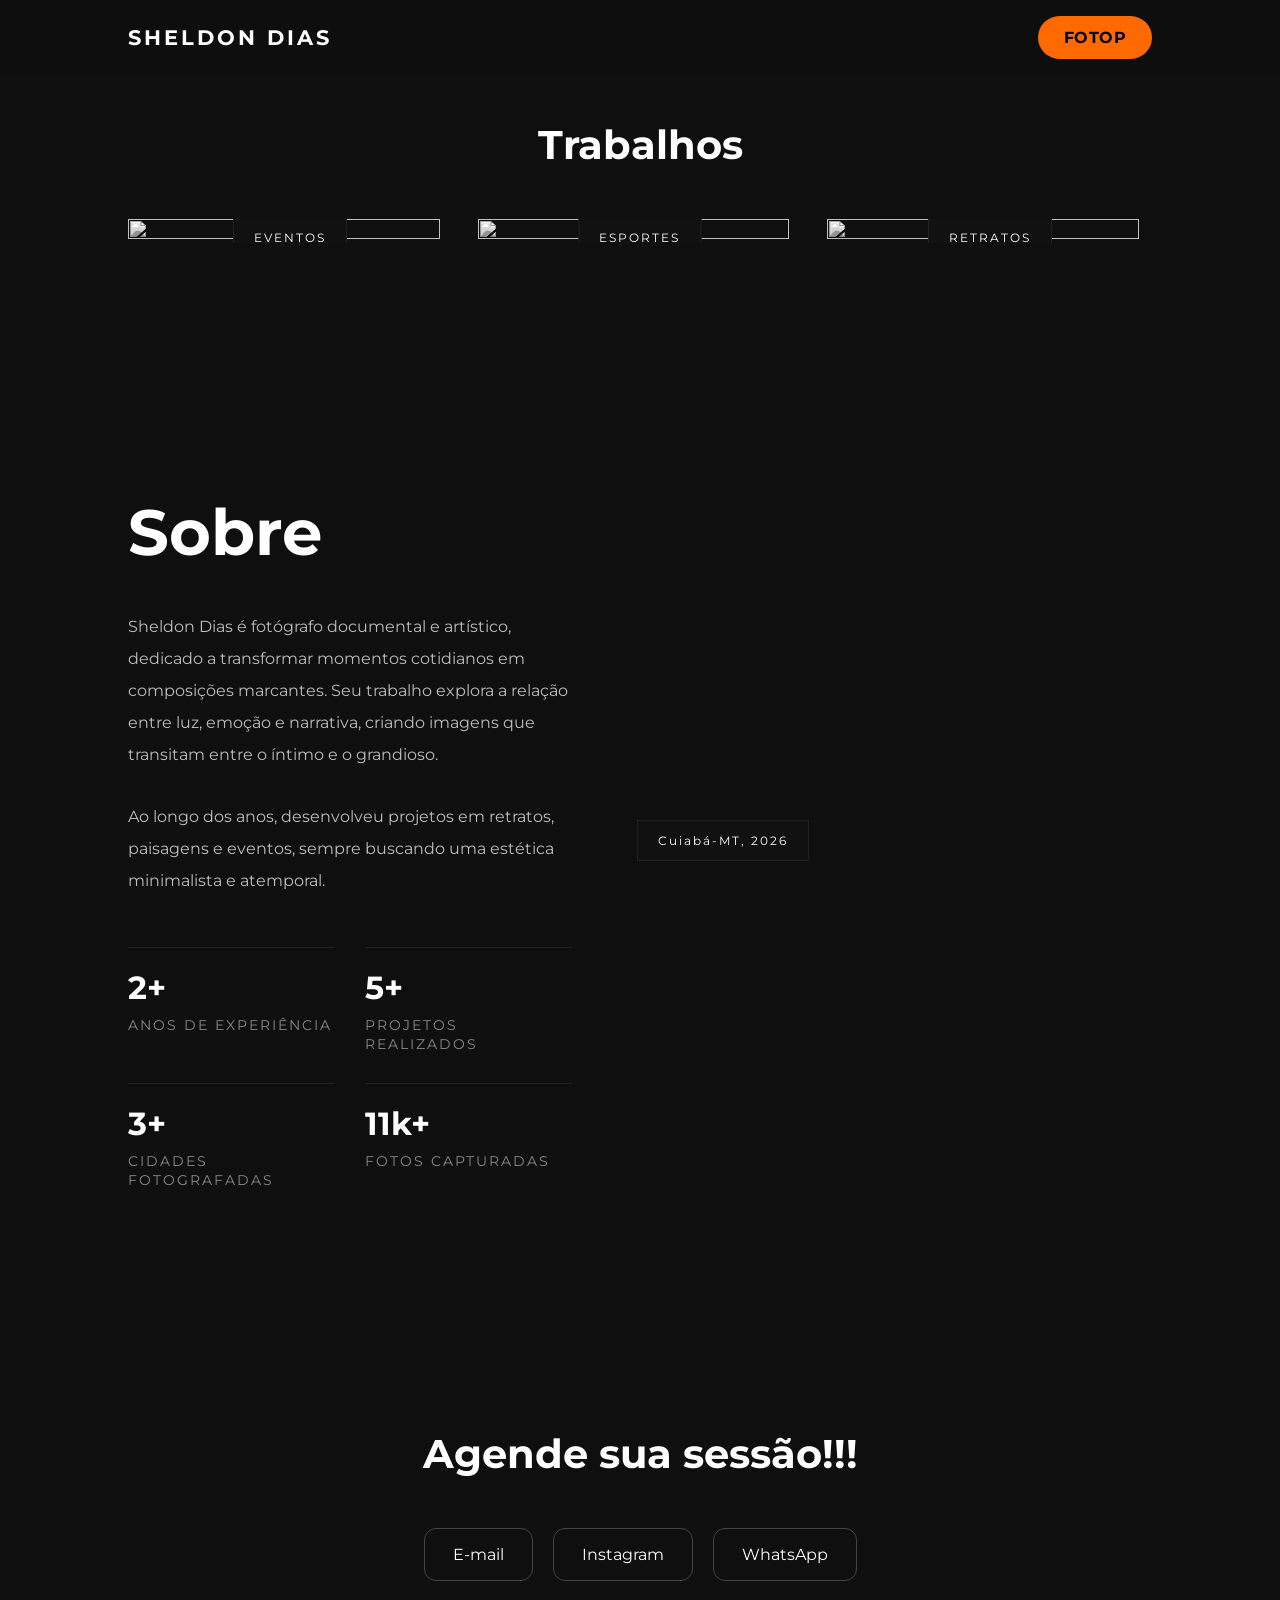
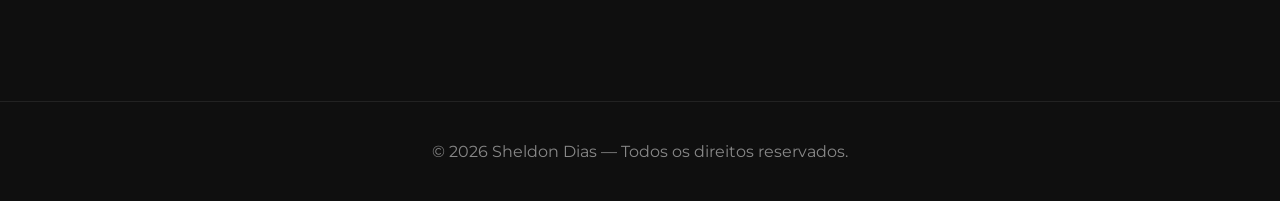
==== index.html @ a765cf23 "Add files via upload" ====
<!DOCTYPE html>
<html lang="pt-BR">
<head>
    <meta charset="UTF-8">
    <meta name="viewport" content="width=device-width, initial-scale=1.0">
    <title>Sheldon Dias | Fotografia</title>
    <link rel="icon" type="image/png" href="https://res.cloudinary.com/dk8wuuwx/image/upload/v1786150154/icone_uk45xu.png">

    <link rel="preconnect" href="https://fonts.googleapis.com">
    <link rel="preconnect" href="https://fonts.gstatic.com" crossorigin>

    <link href="https://fonts.googleapis.com/css2?family=Montserrat:wght@300;500;700&display=swap" rel="stylesheet">

    <style>

        * {
            margin: 0;
            padding: 0;
            box-sizing: border-box;
            font-family: "Montserrat", sans-serif;
            scroll-behavior: smooth;
        }

        body {
            background: #0f0f0f;
            color: white;
        }

        img {
            user-select: none;
            -webkit-user-drag: none;
        }

        nav {
            position: fixed;
            top: 0;
            width: 100%;
            padding: 25px 10%;
            display: flex;
            justify-content: space-between;
            align-items: center;
            backdrop-filter: blur(15px);
            background: rgba(15, 15, 15, 0.75);
            z-index: 1000;
        }

        nav h1 {
            font-size: 1.3rem;
            letter-spacing: 3px;
        }

        nav ul {
            display: flex;
            gap: 30px;
            list-style: none;
        }

        nav a {
            color: white;
            text-decoration: none;
            transition: 0.3s;
        }

        nav a:hover {
            opacity: 0.7;
        }

        section {
            padding: 120px 10%;
        }
   
        .nav-botao {
            background: #ff6a00;
            color: #000 !important;
            font-weight: 700;
            text-transform: uppercase;
            letter-spacing: 0.5px;
            padding: 12px 26px;
            border-radius: 50px;
            transition: 0.3s;
        }

        .nav-botao:hover {
            opacity: 0.85 !important;
            transform: translateY(-1px);
        }


        section h2 {
            text-align: center;
            margin-bottom: 50px;
            font-size: 2.5rem;
        }

        .portfolio {
            display: grid;
            grid-template-columns: repeat(auto-fit, minmax(min(320px, 100%), 1fr));
            gap: 60px 25px;
        }

        .album {
            display: block;
            text-decoration: none;
            color: white;
        }

        .album-imagem {
            position: relative;
            overflow: hidden;
            transition: height 1s ease-in-out;
        }

        .album-imagem img.foto-principal {
            display: block;
            width: 98%;
            height: 98%;
            object-fit: cover;
            filter: grayscale(100%);
            transition: filter 0.6s;
        }

        .album-imagem img.foto-fantasma {
            position: absolute;
            top: 0;
            left: 0;
            z-index: 1;
            object-fit: cover;
            filter: grayscale(100%);
            opacity: 1;
            pointer-events: none;
            transition: opacity 1s ease-in-out;
        }

        .album:hover {
            transform: scale(1.02);
        }

        .album:hover .album-imagem img {
            filter: grayscale(0%);
        }

        .album-local {
            position: absolute;
            bottom: -15px;
            left: 50%;
            transform: translateX(-50%);
            z-index: 2;
            background: #111;
            border: 1px solid #222;
            padding: 12px 20px;
            font-size: 0.75rem;
            letter-spacing: 2px;
            text-transform: uppercase;
        }

        .contato {
            display: flex;
            justify-content: center;
            gap: 20px;
            flex-wrap: wrap;
        }

        .contato a {
            text-decoration: none;
            color: white;
            padding: 16px 28px;
            border: 1px solid #444;
            border-radius: 12px;
            transition: 0.3s;
        }

        .contato a:hover {
            background: white;
            color: black;
        }

        footer {
            text-align: center;
            padding: 40px;
            border-top: 1px solid #222;
            color: #888;
        }

        @media (max-width: 768px) {

            nav {
                flex-direction: column;
                gap: 15px;
            }

        }

.sobre-container {
    display: grid;
    grid-template-columns: 1fr 500px;
    gap: 80px;
    align-items: center;
}

.sobre-texto {
    position: relative;
}

.sobre-texto h2 {
    text-align: left;
    font-size: 4rem;
    margin: 10px 0 40px;
}

.sobre-texto p {
    color: #bdbdbd;
    line-height: 2;
    margin-bottom: 30px;
}

.sobre-estatisticas {
    display: grid;
    grid-template-columns: repeat(2, 1fr);
    gap: 30px;
    margin-top: 50px;
}

.sobre-estatisticas div {
    padding-top: 20px;
    border-top: 1px solid #222;
}

.sobre-estatisticas h3 {
    font-size: 2rem;
    margin-bottom: 8px;
}

.sobre-estatisticas span {
    color: #888;
    font-size: 0.85rem;
    text-transform: uppercase;
    letter-spacing: 2px;
}

.sobre-imagem {
    position: relative;
}

.sobre-imagem img {
    width: 100%;
    height: 700px;
    object-fit: cover;
    filter: grayscale(100%);
}

.sobre-local {
    position: absolute;
    bottom: -15px;
    left: -15px;
    background: #111;
    border: 1px solid #222;
    padding: 12px 20px;
    font-size: 0.75rem;
    letter-spacing: 2px;
}

@media (max-width: 1000px) {

    .sobre-container {
        grid-template-columns: 1fr;
    }

    .sobre-texto h2 {
        font-size: 3rem;
        text-align: center;
    }

    .sobre-imagem img {
        height: 500px;
    }

}

</style>
</head>

<body>

    <nav>
        <h1>SHELDON DIAS</h1>

        <ul>
            <li><a class="nav-botao" href="https://sheldondias.fotop.com/">FOTOP</a></li>
        </ul>
    </nav>

    <section id="portfolio">

        <h2>Trabalhos</h2>

        <div class="portfolio">

            <a class="album" href="eventos.html">

                <div class="album-imagem" data-categoria="Eventos">
                    <img src="https://res.cloudinary.com/dk8wuuwx/image/upload/v1786129198/IMG_7778_rnlzh5.jpg" alt="" class="foto-principal">
                    <span class="album-local">Eventos</span>
                </div>

            </a>

            <a class="album" href="esportes.html">

                <div class="album-imagem" data-categoria="Esportes">
                    <img src="https://res.cloudinary.com/dk8wuuwx/image/upload/v1786127286/IMG_4354_nupiwe.jpg" alt="" class="foto-principal">
                    <span class="album-local">Esportes</span>
                </div>

            </a>

            <a class="album" href="retratos.html">

                <div class="album-imagem" data-categoria="Retratos">
                    <img src="https://res.cloudinary.com/dk8wuuwx/image/upload/v1786126774/IMG_3387_uqaogo.jpg" alt="" class="foto-principal">
                    <span class="album-local">Retratos</span>
                </div>

            </a>

        </div>

    </section>

    <section id="sobre">

        <div class="sobre-container">

            <div class="sobre-texto">

                <h2>Sobre</h2>

                <p>
                    Sheldon Dias é fotógrafo documental e artístico, dedicado a
                    transformar momentos cotidianos em composições marcantes.
                    Seu trabalho explora a relação entre luz, emoção e narrativa,
                    criando imagens que transitam entre o íntimo e o grandioso.
                </p>

                <p>
                    Ao longo dos anos, desenvolveu projetos em retratos,
                    paisagens e eventos, sempre buscando uma estética
                    minimalista e atemporal.
                </p>

                <div class="sobre-estatisticas">

                    <div>
                        <h3>2+</h3>
                        <span>Anos de experiência</span>
                    </div>

                    <div>
                        <h3>5+</h3>
                        <span>Projetos realizados</span>
                    </div>

                    <div>
                        <h3>3+</h3>
                        <span>Cidades fotografadas</span>
                    </div>

                    <div>
                        <h3>11k+</h3>
                        <span>Fotos capturadas</span>
                    </div>

                </div>

            </div>

            <div class="sobre-imagem">

                <img src="https://res.cloudinary.com/dk8wuuwx/image/upload/v1786283195/WhatsApp_Image_2026-08-09_at_10.42.33_hb1wsi.jpg"
                     alt="Retrato">

                <span class="sobre-local">Cuiabá-MT, 2026</span>

            </div>

        </div>

    </section>

    <section id="contato">

        <h2>Agende sua sessão!!!</h2>

        <div class="contato">

            <a href="mailto:contato.sheldondias@gmail.com">
                E-mail
            </a>

            <a href="https://www.instagram.com/fotos.sheldon/" target="_blank">
                Instagram
            </a>

            <a href="https://wa.me/5565993612467" target="_blank">
                WhatsApp
            </a>

        </div>

    </section>

    <footer>

        © 2026 Sheldon Dias — Todos os direitos reservados.

    </footer>

    <script src="dados.js"></script>
    <script>

        // Troca a foto de cada card (Eventos/Esportes/Retratos) automaticamente,
        // em looping infinito, usando as fotos de todas as sessões daquela categoria.
        // Faz um crossfade de verdade: a foto antiga fica sobreposta (do tamanho
        // exato dela) e vai sumindo por cima da foto nova, sem passar pelo fundo.
        const INTERVALO_SLIDE = 4000; // tempo (ms) que cada foto fica visível
        const DURACAO_FADE = 1000;    // precisa bater com a transition do CSS

        // Pré-carrega as fotos no cache do navegador, assim quando a hora de
        // trocar chegar a imagem já está pronta e o fade fica suave (sem "pulo").
        function precarregarFotos(fotos) {
            fotos.forEach(function (url) {
                const pre = new Image();
                pre.src = url;
            });
        }

        // Ajusta a altura do card para a foto atual (mesma lógica do site
        // original: a imagem ocupa 98% de largura e a altura acompanha a
        // proporção real da foto — nunca corta).
        function ajustarAltura(container, img) {
            if (!img.naturalWidth || !img.naturalHeight) return;
            const largura = container.getBoundingClientRect().width;
            if (!largura) return;
            const altura = (largura * 0.98) * (img.naturalHeight / img.naturalWidth);
            container.style.height = altura + "px";
        }

        function trocarFoto(container, imgPrincipal, novoSrc) {
            const rectImg = imgPrincipal.getBoundingClientRect();

            // "foto fantasma": uma cópia da foto atual, do tamanho exato que
            // ela está agora, sobreposta por cima — é ela que vai desaparecer,
            // revelando a foto nova (que já estará por baixo).
            const fantasma = document.createElement("img");
            fantasma.src = imgPrincipal.currentSrc || imgPrincipal.src;
            fantasma.alt = "";
            fantasma.className = "foto-fantasma";
            fantasma.style.width = rectImg.width + "px";
            fantasma.style.height = rectImg.height + "px";
            container.appendChild(fantasma);

            // troca a foto principal por baixo (isso pode mudar a altura do card,
            // e o CSS "transition: height" faz esse ajuste ficar suave)
            imgPrincipal.src = novoSrc;
            imgPrincipal.onload = function () {
                ajustarAltura(container, imgPrincipal);
            };

            // no próximo frame começa o fade da fantasma, revelando a foto nova
            requestAnimationFrame(function () {
                requestAnimationFrame(function () {
                    fantasma.style.opacity = "0";
                });
            });

            setTimeout(function () {
                fantasma.remove();
            }, DURACAO_FADE + 100);
        }

        function iniciarSlideshow(container, imgPrincipal, fotos) {
            // embaralha a ordem para variar o card a cada visita
            for (let i = fotos.length - 1; i > 0; i--) {
                const j = Math.floor(Math.random() * (i + 1));
                const tmp = fotos[i];
                fotos[i] = fotos[j];
                fotos[j] = tmp;
            }

            if (fotos.length < 2) return;

            precarregarFotos(fotos);

            let indice = 0;
            setInterval(function () {
                indice = (indice + 1) % fotos.length;
                trocarFoto(container, imgPrincipal, fotos[indice]);
            }, INTERVALO_SLIDE);
        }

        async function iniciarCapasHome() {
            let sessoes;
            try {
                sessoes = await buscarSessoes();
            } catch (erro) {
                console.error("[slideshow] Não foi possível carregar a planilha/fotos. O card vai ficar com a foto fixa. Detalhe do erro:", erro);
                return; // mantém a foto estática original de cada card
            }

            console.log("[slideshow] Sessões carregadas da planilha:", sessoes.length);

            ["Eventos", "Esportes", "Retratos"].forEach(function (categoria) {
                const container = document.querySelector('.album-imagem[data-categoria="' + categoria + '"]');
                if (!container) return;

                const destaCategoria = sessoes.filter(function (s) {
                    return s.categoria.toLowerCase() === categoria.toLowerCase() && !s.protegida;
                });

                const fotos = [];
                const vistas = new Set();
                destaCategoria.forEach(function (s) {
                    [s.capa].concat(s.fotos.map(function (f) { return f.url; })).forEach(function (url) {
                        if (url && !vistas.has(url)) {
                            vistas.add(url);
                            fotos.push(url);
                        }
                    });
                });

                console.log("[slideshow] " + categoria + ": " + destaCategoria.length + " sessão(ões), " + fotos.length + " foto(s) no total.");

                if (!fotos.length) {
                    console.warn("[slideshow] " + categoria + " sem fotos — card vai ficar fixo nessa categoria.");
                    return;
                }
                if (fotos.length < 2) {
                    console.warn("[slideshow] " + categoria + " tem só 1 foto — nada para revezar ainda. Adicione mais sessões/fotos na planilha.");
                }

                iniciarSlideshow(container, container.querySelector("img.foto-principal"), fotos);
            });
        }

        iniciarCapasHome();

        // Ajusta a altura inicial de cada card para a foto que já está no HTML,
        // assim que ela terminar de carregar (evita "pulo" no primeiro instante).
        document.querySelectorAll(".album-imagem img.foto-principal").forEach(function (img) {
            const container = img.closest(".album-imagem");
            function aplicar() {
                ajustarAltura(container, img);
            }
            if (img.complete) aplicar();
            else img.addEventListener("load", aplicar);
        });

        // Recalcula as alturas quando a tela for redimensionada.
        let timeoutResize;
        window.addEventListener("resize", function () {
            clearTimeout(timeoutResize);
            timeoutResize = setTimeout(function () {
                document.querySelectorAll(".album-imagem img.foto-principal").forEach(function (img) {
                    ajustarAltura(img.closest(".album-imagem"), img);
                });
            }, 150);
        });

    </script>

    <script>
        document.addEventListener("contextmenu", function (e) {
            if (e.target.tagName === "IMG") e.preventDefault();
        });
        document.addEventListener("dragstart", function (e) {
            if (e.target.tagName === "IMG") e.preventDefault();
        });
    </script>

</body>
</html>
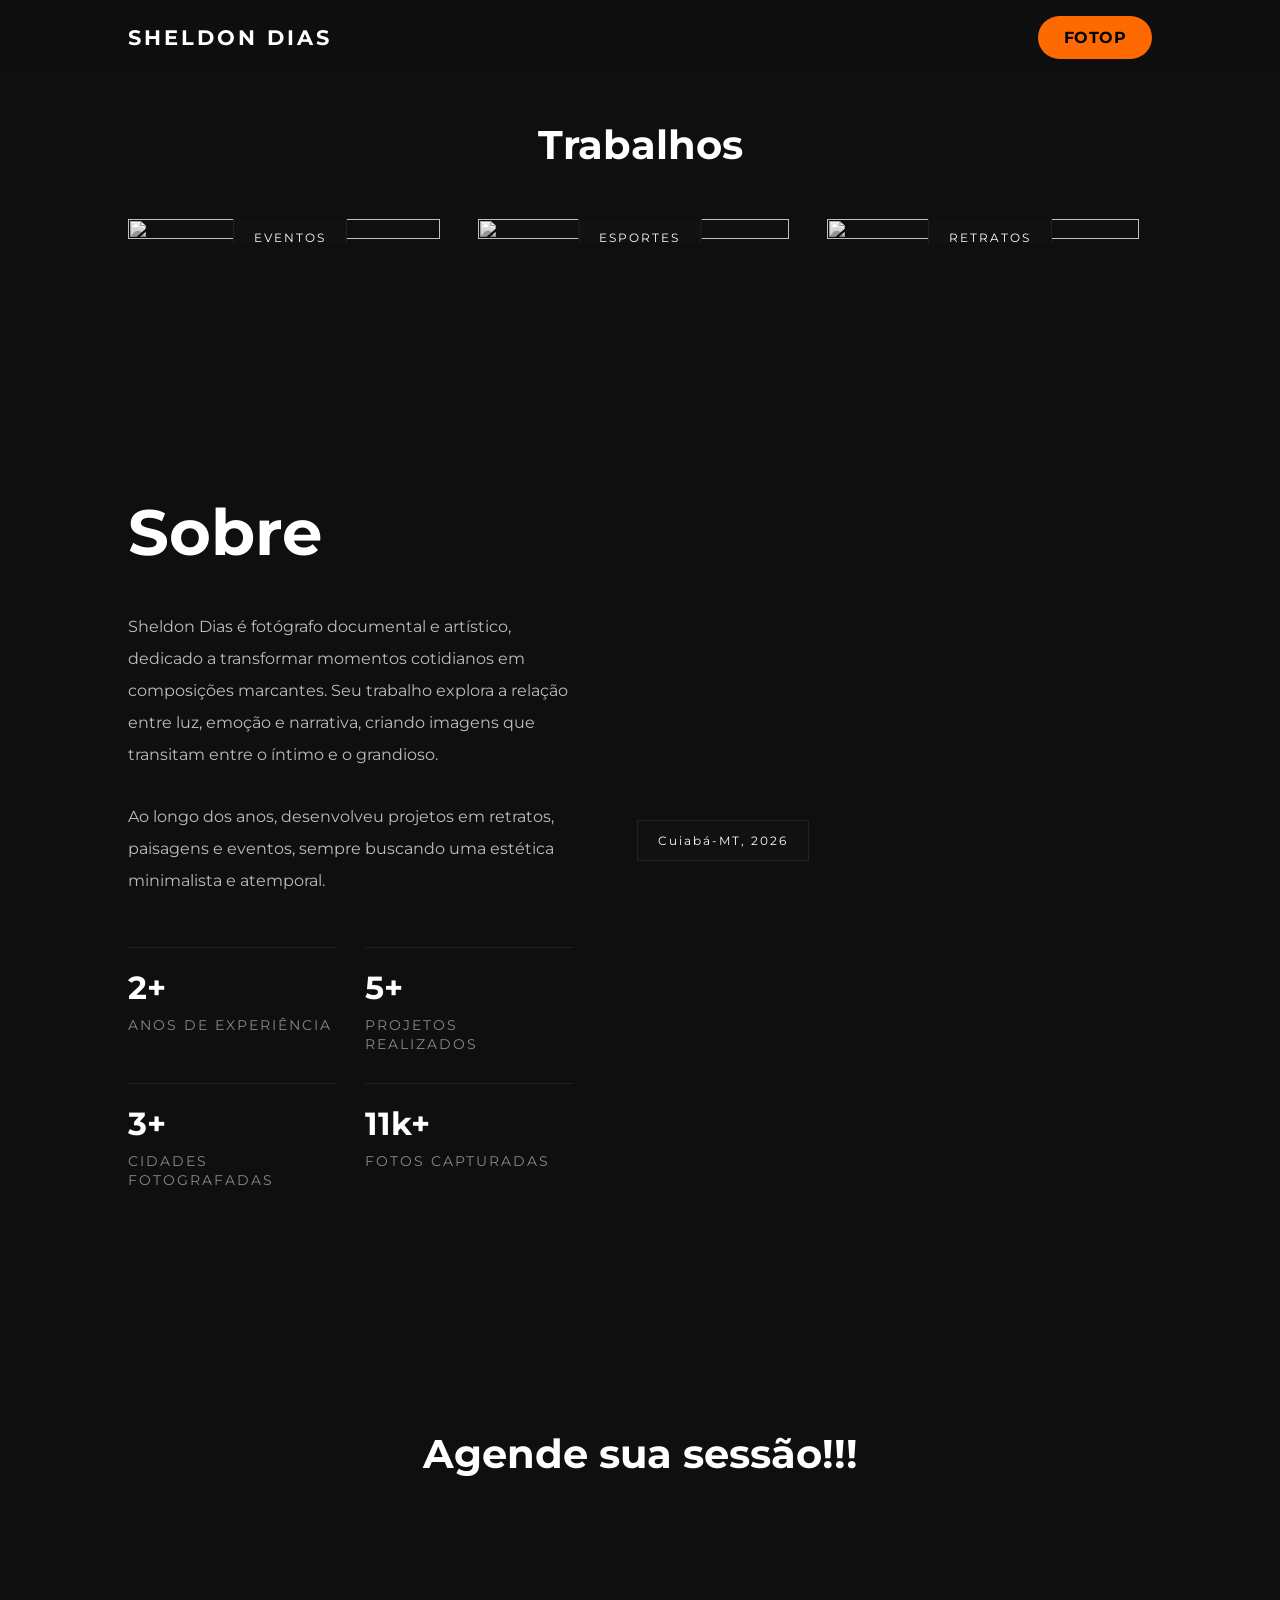
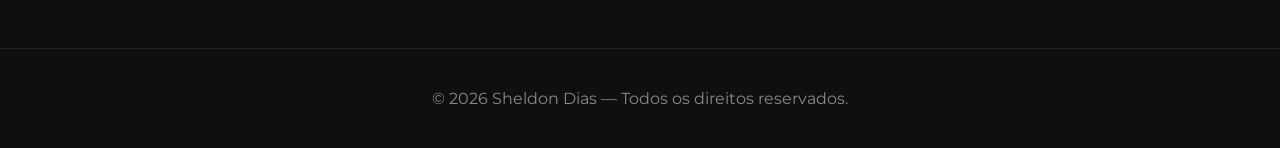
==== commit b51dec66: "Add files via upload" ====
--- a/index.html
+++ b/index.html
@@ -390,21 +390,23 @@
 
         <h2>Agende sua sessão!!!</h2>
 
-        <div class="contato">
-
-            <a href="mailto:contato.sheldondias@gmail.com">
-                E-mail
-            </a>
-
-            <a href="https://www.instagram.com/fotos.sheldon/" target="_blank">
-                Instagram
-            </a>
-
-            <a href="https://wa.me/5565993612467" target="_blank">
-                WhatsApp
-            </a>
-
-        </div>
+        <!-- Cal inline embed code begins -->
+        <div style="width:100%;height:100%;overflow:scroll" id="my-cal-inline-15min"></div>
+        <script type="text/javascript">
+          (function (C, A, L) { let p = function (a, ar) { a.q.push(ar); }; let d = C.document; C.Cal = C.Cal || function () { let cal = C.Cal; let ar = arguments; if (!cal.loaded) { cal.ns = {}; cal.q = cal.q || []; d.head.appendChild(d.createElement("script")).src = A; cal.loaded = true; } if (ar[0] === L) { const api = function () { p(api, arguments); }; const namespace = ar[1]; api.q = api.q || []; if(typeof namespace === "string"){cal.ns[namespace] = cal.ns[namespace] || api;p(cal.ns[namespace], ar);p(cal, ["initNamespace", namespace]);} else p(cal, ar); return;} p(cal, ar); }; })(window, "https://app.cal.com/embed/embed.js", "init");
+        Cal("init", "15min", {origin:"https://app.cal.com"});
+        Cal.config = Cal.config || {};
+        Cal.config.forwardQueryParams = true;
+
+          Cal.ns["15min"]("inline", {
+            elementOrSelector:"#my-cal-inline-15min",
+            config: {"layout":"month_view","useSlotsViewOnSmallScreen":"true"},
+            calLink: "sheldon-dias/15min",
+          });
+
+          Cal.ns["15min"]("ui", {"hideEventTypeDetails":false,"layout":"month_view"});
+          </script>
+          <!-- Cal inline embed code ends -->
 
     </section>
 
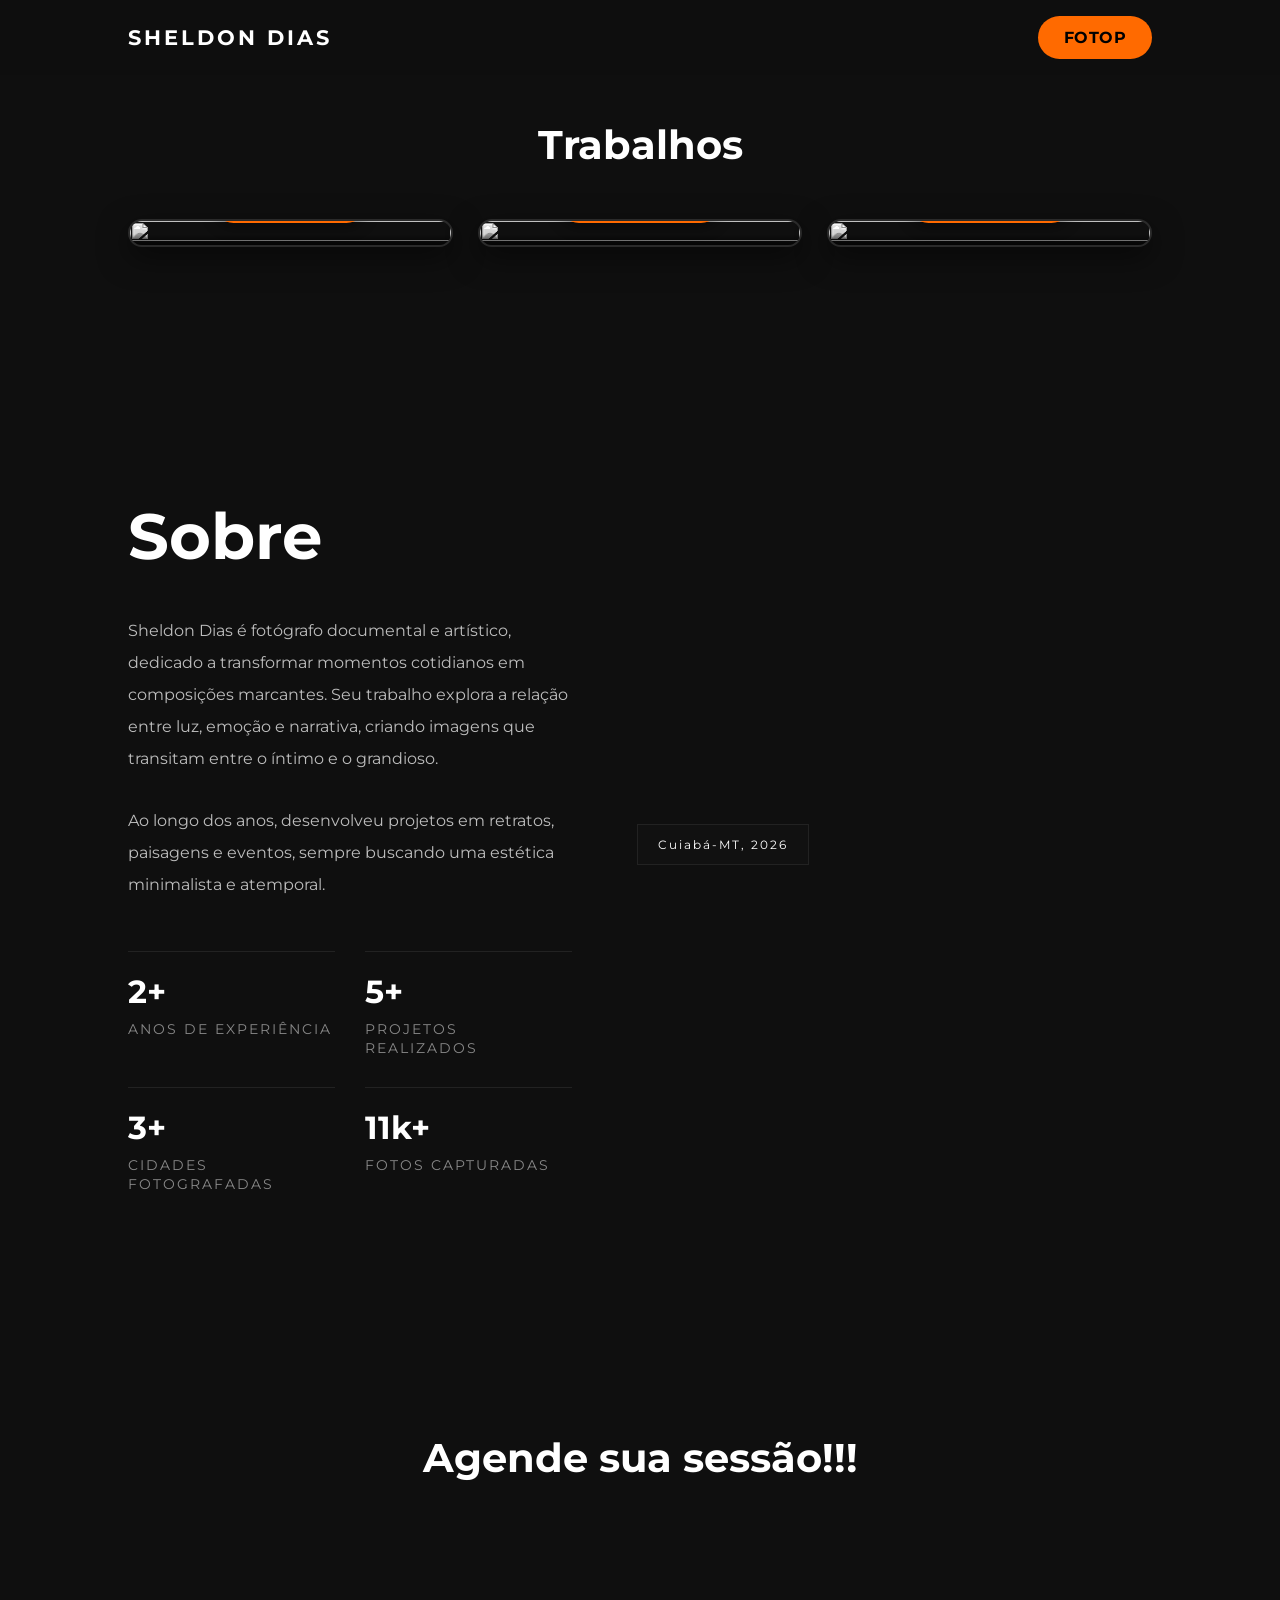
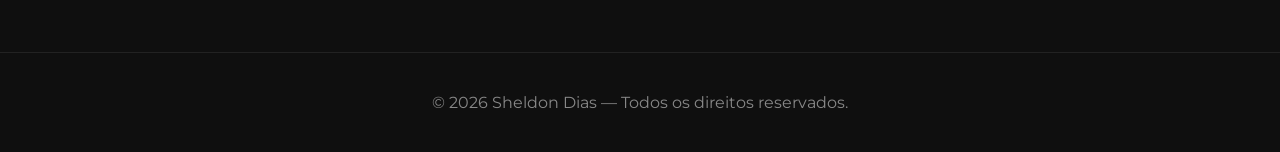
==== commit d60c4666: "Add files via upload" ====
--- a/index.html
+++ b/index.html
@@ -102,18 +102,25 @@
             display: block;
             text-decoration: none;
             color: white;
+            border-radius: 20px;
+            cursor: pointer;
+            -webkit-tap-highlight-color: transparent;
+            transition: transform 0.25s ease;
         }
 
         .album-imagem {
             position: relative;
             overflow: hidden;
-            transition: height 1s ease-in-out;
+            border-radius: 20px;
+            border: 2px solid #2a2a2a;
+            box-shadow: 0 10px 30px rgba(0, 0, 0, 0.5);
+            transition: height 1s ease-in-out, border-color 0.3s, box-shadow 0.3s;
         }
 
         .album-imagem img.foto-principal {
             display: block;
-            width: 98%;
-            height: 98%;
+            width: 100%;
+            height: 100%;
             object-fit: cover;
             filter: grayscale(100%);
             transition: filter 0.6s;
@@ -131,26 +138,69 @@
             transition: opacity 1s ease-in-out;
         }
 
+        /* degradê na base da foto para destacar o rótulo */
+        .album-imagem::after {
+            content: "";
+            position: absolute;
+            inset: 0;
+            z-index: 2;
+            pointer-events: none;
+            background: linear-gradient(to top, rgba(0, 0, 0, 0.7) 0%, rgba(0, 0, 0, 0) 45%);
+        }
+
+        /* efeito de botão: sobe no hover, afunda ao clicar */
         .album:hover {
-            transform: scale(1.02);
+            transform: translateY(-6px) scale(1.02);
+        }
+
+        .album:hover .album-imagem {
+            border-color: #ff6a00;
+            box-shadow: 0 18px 40px rgba(255, 106, 0, 0.3);
+        }
+
+        .album:active {
+            transform: translateY(-1px) scale(0.98);
+        }
+
+        .album:active .album-imagem {
+            box-shadow: 0 4px 12px rgba(0, 0, 0, 0.6);
+        }
+
+        .album:focus-visible {
+            outline: 3px solid #ff6a00;
+            outline-offset: 5px;
         }
 
         .album:hover .album-imagem img {
             filter: grayscale(0%);
         }
 
+        /* rótulo em formato de botão (mesmo estilo do botão FOTOP) */
         .album-local {
             position: absolute;
-            bottom: -15px;
+            bottom: 22px;
             left: 50%;
             transform: translateX(-50%);
-            z-index: 2;
-            background: #111;
-            border: 1px solid #222;
-            padding: 12px 20px;
-            font-size: 0.75rem;
+            z-index: 3;
+            white-space: nowrap;
+            background: #ff6a00;
+            color: #000;
+            font-weight: 700;
+            padding: 12px 28px;
+            border-radius: 50px;
+            font-size: 0.8rem;
             letter-spacing: 2px;
             text-transform: uppercase;
+            box-shadow: 0 4px 14px rgba(0, 0, 0, 0.4);
+            transition: background 0.3s, color 0.3s;
+        }
+
+        .album-local::after {
+            content: " →";
+        }
+
+        .album:hover .album-local {
+            background: #fff;
         }
 
         .contato {
@@ -436,13 +486,13 @@
         }
 
         // Ajusta a altura do card para a foto atual (mesma lógica do site
-        // original: a imagem ocupa 98% de largura e a altura acompanha a
+        // original: a imagem ocupa 100% da largura e a altura acompanha a
         // proporção real da foto — nunca corta).
         function ajustarAltura(container, img) {
             if (!img.naturalWidth || !img.naturalHeight) return;
             const largura = container.getBoundingClientRect().width;
             if (!largura) return;
-            const altura = (largura * 0.98) * (img.naturalHeight / img.naturalWidth);
+            const altura = largura * (img.naturalHeight / img.naturalWidth);
             container.style.height = altura + "px";
         }
 
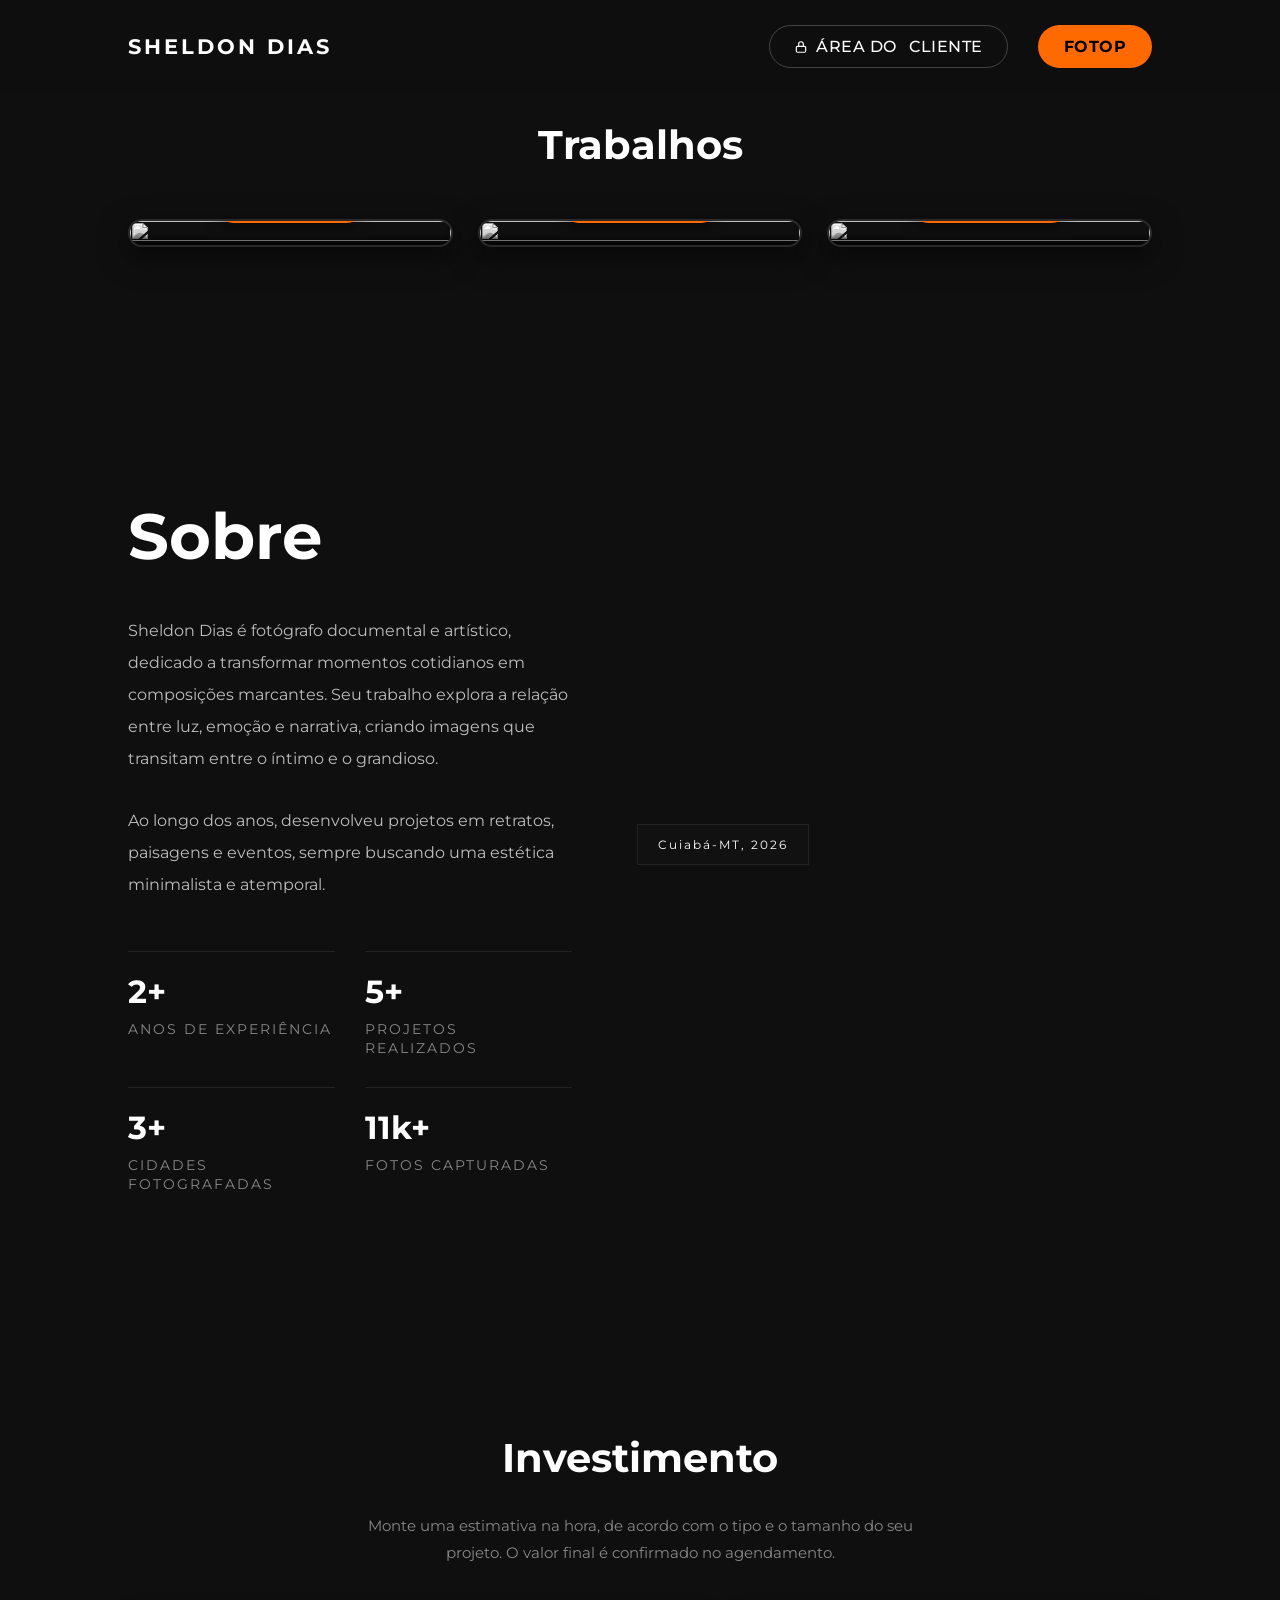
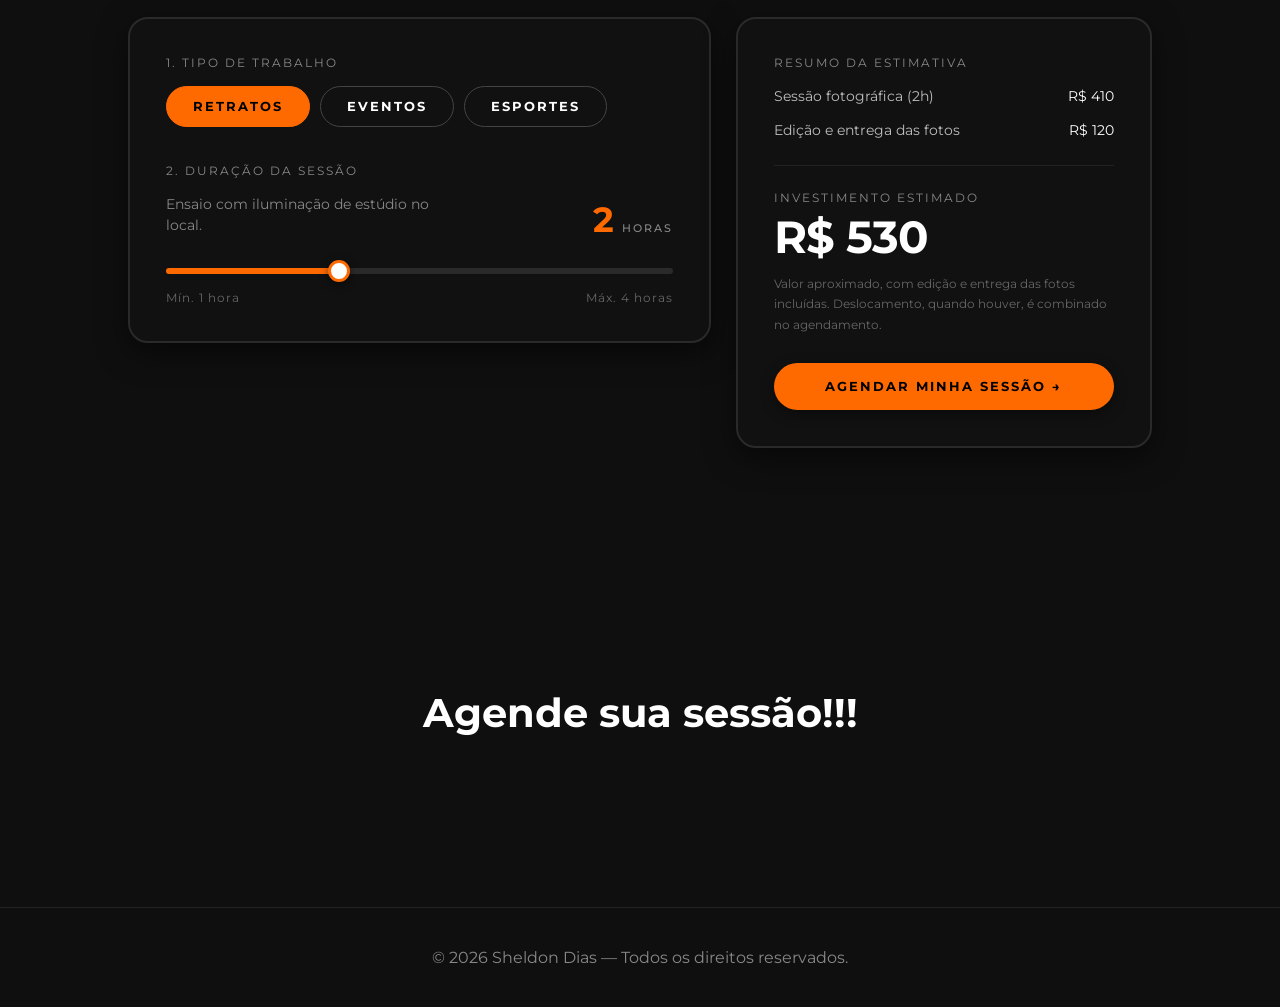
==== commit 9b72a4b1: "Add files via upload" ====
--- a/index.html
+++ b/index.html
@@ -231,14 +231,6 @@
             color: #888;
         }
 
-        @media (max-width: 768px) {
-
-            nav {
-                flex-direction: column;
-                gap: 15px;
-            }
-
-        }
 
 .sobre-container {
     display: grid;
@@ -326,6 +318,655 @@
 
 }
 
+
+/* ===== Simulador de investimento ===== */
+.sim-intro {
+    text-align: center;
+    color: #888;
+    max-width: 560px;
+    margin: -20px auto 50px;
+    line-height: 1.8;
+    font-size: 0.95rem;
+}
+
+.sim {
+    display: grid;
+    grid-template-columns: 1.4fr 1fr;
+    gap: 25px;
+    align-items: stretch;
+}
+
+/* Cada cartão fica dentro de uma coluna que tem a altura da linha inteira
+   (a do cartão mais alto). O cartão menor acompanha a rolagem e para quando
+   chega na base da coluna, alinhado com o fim do outro. */
+.sim-col {
+    min-width: 0;
+}
+
+.sim-card {
+    position: sticky;
+    top: 110px;
+    border: 2px solid #2a2a2a;
+    border-radius: 20px;
+    background: #111;
+    padding: 36px;
+    box-shadow: 0 10px 30px rgba(0, 0, 0, 0.5);
+}
+
+.sim-bloco + .sim-bloco {
+    margin-top: 36px;
+}
+
+.sim-rotulo {
+    display: block;
+    color: #888;
+    font-size: 0.75rem;
+    letter-spacing: 2px;
+    text-transform: uppercase;
+    margin-bottom: 16px;
+}
+
+.sim-tipos {
+    display: flex;
+    flex-wrap: wrap;
+    gap: 10px;
+}
+
+.sim-tipo {
+    background: transparent;
+    color: white;
+    border: 1px solid #444;
+    border-radius: 50px;
+    padding: 12px 26px;
+    font-size: 0.8rem;
+    font-weight: 700;
+    letter-spacing: 2px;
+    text-transform: uppercase;
+    cursor: pointer;
+    transition: 0.3s;
+}
+
+.sim-tipo:hover {
+    border-color: #ff6a00;
+}
+
+.sim-tipo.ativo {
+    background: #ff6a00;
+    border-color: #ff6a00;
+    color: #000;
+}
+
+.sim-tipo:focus-visible,
+.sim-cta:focus-visible {
+    outline: 3px solid #ff6a00;
+    outline-offset: 3px;
+}
+
+.sim-qtd-topo {
+    display: flex;
+    justify-content: space-between;
+    align-items: flex-end;
+    gap: 20px;
+    margin-bottom: 22px;
+}
+
+.sim-qtd-desc {
+    color: #888;
+    font-size: 0.85rem;
+    line-height: 1.6;
+    max-width: 280px;
+}
+
+.sim-qtd-valor {
+    font-size: 2.2rem;
+    font-weight: 700;
+    color: #ff6a00;
+    white-space: nowrap;
+    line-height: 1;
+}
+
+.sim-qtd-valor small {
+    font-size: 0.7rem;
+    font-weight: 500;
+    color: #888;
+    letter-spacing: 2px;
+    text-transform: uppercase;
+    margin-left: 8px;
+}
+
+.sim-range {
+    -webkit-appearance: none;
+    appearance: none;
+    width: 100%;
+    height: 6px;
+    border-radius: 6px;
+    outline: none;
+    cursor: pointer;
+    background: linear-gradient(to right, #ff6a00 var(--p, 0%), #2a2a2a var(--p, 0%));
+}
+
+.sim-range::-webkit-slider-thumb {
+    -webkit-appearance: none;
+    width: 22px;
+    height: 22px;
+    border-radius: 50%;
+    background: #fff;
+    border: 3px solid #ff6a00;
+    box-shadow: 0 2px 8px rgba(0, 0, 0, 0.5);
+    transition: transform 0.2s;
+}
+
+.sim-range::-moz-range-thumb {
+    width: 18px;
+    height: 18px;
+    border-radius: 50%;
+    background: #fff;
+    border: 3px solid #ff6a00;
+    box-shadow: 0 2px 8px rgba(0, 0, 0, 0.5);
+}
+
+.sim-range:hover::-webkit-slider-thumb {
+    transform: scale(1.15);
+}
+
+.sim-limites {
+    display: flex;
+    justify-content: space-between;
+    margin-top: 12px;
+    color: #666;
+    font-size: 0.75rem;
+    letter-spacing: 1px;
+}
+
+.sim-itens {
+    list-style: none;
+    display: grid;
+    gap: 14px;
+    padding-bottom: 24px;
+    border-bottom: 1px solid #222;
+    font-size: 0.85rem;
+    color: #bdbdbd;
+}
+
+.sim-itens li {
+    display: flex;
+    justify-content: space-between;
+    gap: 16px;
+    line-height: 1.5;
+}
+
+.sim-itens li span:last-child {
+    white-space: nowrap;
+    color: #fff;
+}
+
+.sim-itens li.desconto span:last-child {
+    color: #ff6a00;
+}
+
+.sim-total {
+    padding: 24px 0 28px;
+}
+
+.sim-total-valor {
+    font-size: 2.8rem;
+    font-weight: 700;
+    letter-spacing: -1px;
+    line-height: 1.1;
+    margin-top: 8px;
+}
+
+.sim-nota {
+    margin-top: 12px;
+    color: #666;
+    font-size: 0.75rem;
+    line-height: 1.7;
+}
+
+.sim-cta {
+    display: block;
+    width: 100%;
+    text-align: center;
+    text-decoration: none;
+    background: #ff6a00;
+    color: #000;
+    font-weight: 700;
+    font-size: 0.8rem;
+    letter-spacing: 2px;
+    text-transform: uppercase;
+    padding: 16px 28px;
+    border-radius: 50px;
+    box-shadow: 0 4px 14px rgba(0, 0, 0, 0.4);
+    transition: background 0.3s, transform 0.25s;
+}
+
+.sim-cta:hover {
+    background: #fff;
+    transform: translateY(-2px);
+}
+
+.sim-cta:active {
+    transform: scale(0.98);
+}
+
+@media (max-width: 1000px) {
+    .sim {
+        grid-template-columns: 1fr;
+    }
+
+    .sim-card {
+        position: static;
+    }
+
+}
+
+/* Telas baixas: um cartão grudado maior que a tela ficaria cortado. */
+@media (min-width: 1001px) and (max-height: 640px) {
+    .sim-card {
+        position: static;
+    }
+}
+
+@media (max-width: 600px) {
+    .sim-card {
+        padding: 24px 20px;
+    }
+
+    .sim-qtd-topo {
+        flex-direction: column;
+        align-items: flex-start;
+    }
+
+    .sim-total-valor {
+        font-size: 2.3rem;
+    }
+}
+
+
+/* ===== Área do cliente ===== */
+nav ul {
+    align-items: center;
+}
+
+.nav-cliente {
+    display: inline-flex;
+    align-items: center;
+    gap: 8px;
+    background: transparent;
+    color: white;
+    border: 1px solid #444;
+    border-radius: 50px;
+    padding: 11px 24px;
+    font-size: 1rem;
+    font-weight: 500;
+    letter-spacing: 0.5px;
+    text-transform: uppercase;
+    cursor: pointer;
+    transition: 0.3s;
+}
+
+.nav-cliente svg {
+    width: 14px;
+    height: 14px;
+    flex-shrink: 0;
+}
+
+.nav-cliente:hover {
+    border-color: #ff6a00;
+    color: #ff6a00;
+    transform: translateY(-1px);
+}
+
+.nav-cliente:focus-visible,
+.cli-fechar:focus-visible,
+.cli-btn:focus-visible {
+    outline: 3px solid #ff6a00;
+    outline-offset: 3px;
+}
+
+.cli-overlay {
+    position: fixed;
+    inset: 0;
+    z-index: 2000;
+    display: flex;
+    align-items: center;
+    justify-content: center;
+    padding: 20px;
+    background: rgba(0, 0, 0, 0.8);
+    backdrop-filter: blur(10px);
+    -webkit-backdrop-filter: blur(10px);
+    opacity: 0;
+    transition: opacity 0.25s ease;
+}
+
+.cli-overlay[hidden] {
+    display: none;
+}
+
+.cli-overlay.aberto {
+    opacity: 1;
+}
+
+.cli-card {
+    position: relative;
+    width: 100%;
+    max-width: 440px;
+    background: #111;
+    border: 2px solid #2a2a2a;
+    border-radius: 20px;
+    padding: 44px 36px 36px;
+    box-shadow: 0 20px 60px rgba(0, 0, 0, 0.7);
+    text-align: center;
+    transform: translateY(20px) scale(0.98);
+    transition: transform 0.3s cubic-bezier(0.16, 1, 0.3, 1);
+}
+
+.cli-overlay.aberto .cli-card {
+    transform: translateY(0) scale(1);
+}
+
+.cli-fechar {
+    position: absolute;
+    top: 16px;
+    right: 16px;
+    width: 36px;
+    height: 36px;
+    border: none;
+    border-radius: 50%;
+    background: transparent;
+    color: #888;
+    font-size: 1.5rem;
+    line-height: 1;
+    cursor: pointer;
+    transition: 0.3s;
+}
+
+.cli-fechar:hover {
+    background: #222;
+    color: white;
+}
+
+.cli-icone {
+    width: 52px;
+    height: 52px;
+    margin: 0 auto 22px;
+    display: flex;
+    align-items: center;
+    justify-content: center;
+    border: 1px solid #2a2a2a;
+    border-radius: 50%;
+    color: #ff6a00;
+}
+
+.cli-icone svg {
+    width: 22px;
+    height: 22px;
+}
+
+.cli-eyebrow {
+    display: block;
+    color: #888;
+    font-size: 0.72rem;
+    letter-spacing: 3px;
+    text-transform: uppercase;
+    margin-bottom: 10px;
+}
+
+.cli-card h3 {
+    font-size: 1.6rem;
+    font-weight: 700;
+    margin-bottom: 14px;
+}
+
+.cli-texto {
+    color: #888;
+    font-size: 0.88rem;
+    line-height: 1.8;
+    margin-bottom: 28px;
+}
+
+.cli-campo {
+    text-align: left;
+    margin-bottom: 18px;
+}
+
+.cli-campo label {
+    display: block;
+    color: #888;
+    font-size: 0.72rem;
+    letter-spacing: 2px;
+    text-transform: uppercase;
+    margin-bottom: 10px;
+}
+
+.cli-campo input {
+    width: 100%;
+    background: #0a0a0a;
+    color: white;
+    border: 1px solid #333;
+    border-radius: 14px;
+    padding: 15px 18px;
+    font-size: 0.95rem;
+    outline: none;
+    transition: border-color 0.3s;
+}
+
+.cli-campo input::placeholder {
+    color: #555;
+}
+
+.cli-campo input:focus {
+    border-color: #ff6a00;
+}
+
+.cli-campo.erro input {
+    border-color: #e5484d;
+}
+
+.cli-erro {
+    min-height: 1.4em;
+    margin: -4px 0 18px;
+    color: #e5484d;
+    font-size: 0.8rem;
+    line-height: 1.5;
+}
+
+.cli-escolha {
+    display: grid;
+    gap: 10px;
+    margin-bottom: 18px;
+}
+
+.cli-escolha[hidden] {
+    display: none;
+}
+
+.cli-escolha-titulo {
+    color: #888;
+    font-size: 0.72rem;
+    letter-spacing: 2px;
+    text-transform: uppercase;
+    text-align: left;
+}
+
+.cli-opcao {
+    width: 100%;
+    text-align: left;
+    background: transparent;
+    color: white;
+    border: 1px solid #2a2a2a;
+    border-radius: 14px;
+    padding: 14px 18px;
+    font-size: 0.9rem;
+    cursor: pointer;
+    transition: border-color 0.3s, background 0.3s;
+}
+
+.cli-opcao:hover,
+.cli-opcao:focus-visible {
+    border-color: #ff6a00;
+    background: rgba(255, 106, 0, 0.06);
+    outline: none;
+}
+
+.cli-dica {
+    margin-top: 8px;
+    color: #666;
+    font-size: 0.75rem;
+}
+
+.cli-btn {
+    width: 100%;
+    background: #ff6a00;
+    color: #000;
+    border: none;
+    border-radius: 50px;
+    padding: 16px 28px;
+    font-size: 0.8rem;
+    font-weight: 700;
+    letter-spacing: 2px;
+    text-transform: uppercase;
+    cursor: pointer;
+    box-shadow: 0 4px 14px rgba(0, 0, 0, 0.4);
+    transition: background 0.3s, transform 0.25s, opacity 0.3s;
+}
+
+.cli-btn:hover:not(:disabled) {
+    background: #fff;
+    transform: translateY(-2px);
+}
+
+.cli-btn:active:not(:disabled) {
+    transform: scale(0.98);
+}
+
+.cli-btn:disabled {
+    opacity: 0.5;
+    cursor: not-allowed;
+}
+
+@media (max-width: 480px) {
+    .cli-card {
+        padding: 40px 22px 28px;
+    }
+}
+
+/* ===== Celular ===== */
+@media (max-width: 768px) {
+    /* Menu numa linha só, com botões compactos */
+    nav {
+        padding: 12px 5%;
+        gap: 12px;
+    }
+
+    nav h1 {
+        font-size: 0.95rem;
+        letter-spacing: 2px;
+        white-space: nowrap;
+    }
+
+    nav ul {
+        gap: 8px;
+        flex-wrap: nowrap;
+    }
+
+    .nav-cliente {
+        gap: 6px;
+        padding: 9px 14px;
+        font-size: 0.68rem;
+        letter-spacing: 0.4px;
+        white-space: nowrap;
+    }
+
+    .nav-cliente svg {
+        width: 12px;
+        height: 12px;
+    }
+
+    .nav-botao {
+        padding: 10px 16px;
+        font-size: 0.68rem;
+        letter-spacing: 0.4px;
+    }
+
+    /* O menu ficou mais baixo: seções precisam de menos espaço no topo */
+    section {
+        padding: 90px 6% 60px;
+    }
+
+    section h2 {
+        font-size: 2rem;
+        margin-bottom: 32px;
+    }
+
+    .sim-intro {
+        margin: -12px auto 32px;
+        font-size: 0.88rem;
+    }
+
+    /* Botões de tipo do orçamento: três lado a lado, do mesmo tamanho */
+    .sim-tipos {
+        display: grid;
+        grid-template-columns: repeat(3, 1fr);
+        gap: 8px;
+    }
+
+    .sim-tipo {
+        min-width: 0;
+        padding: 11px 4px;
+        font-size: 0.68rem;
+        letter-spacing: 0.6px;
+        white-space: nowrap;
+    }
+
+    .sim-bloco + .sim-bloco {
+        margin-top: 28px;
+    }
+}
+
+@media (max-width: 400px) {
+    nav h1 {
+        font-size: 0.85rem;
+        letter-spacing: 1.5px;
+    }
+
+    /* Só "Cliente" no botão, o ícone de cadeado já explica o resto */
+    .nav-extra {
+        display: none;
+    }
+
+    .nav-cliente,
+    .nav-botao {
+        padding: 9px 12px;
+    }
+
+    .sim-tipo {
+        font-size: 0.64rem;
+        letter-spacing: 0.3px;
+    }
+}
+
+@media (max-width: 340px) {
+    nav {
+        gap: 8px;
+    }
+
+    nav h1 {
+        font-size: 0.75rem;
+        letter-spacing: 1px;
+    }
+
+    nav ul {
+        gap: 6px;
+    }
+
+    .nav-cliente,
+    .nav-botao {
+        padding: 8px 10px;
+        font-size: 0.64rem;
+    }
+}
+
 </style>
 </head>
 
@@ -335,6 +976,12 @@
         <h1>SHELDON DIAS</h1>
 
         <ul>
+            <li>
+                <button type="button" class="nav-cliente" id="btnCliente" aria-haspopup="dialog" aria-label="Área do cliente">
+                    <svg viewBox="0 0 24 24" fill="none" stroke="currentColor" stroke-width="2" stroke-linecap="round" stroke-linejoin="round" aria-hidden="true"><rect x="4" y="11" width="16" height="10" rx="2"/><path d="M8 11V7a4 4 0 0 1 8 0v4"/></svg>
+                    <span class="nav-extra">Área do&nbsp;</span>cliente
+                </button>
+            </li>
             <li><a class="nav-botao" href="https://sheldondias.fotop.com/">FOTOP</a></li>
         </ul>
     </nav>
@@ -430,6 +1077,60 @@
 
                 <span class="sobre-local">Cuiabá-MT, 2026</span>
 
+            </div>
+
+        </div>
+
+    </section>
+
+    <section id="simulador">
+
+        <h2>Investimento</h2>
+
+        <p class="sim-intro">
+            Monte uma estimativa na hora, de acordo com o tipo e o tamanho do seu projeto.
+            O valor final é confirmado no agendamento.
+        </p>
+
+        <div class="sim">
+
+            <div class="sim-col">
+            <div class="sim-card">
+
+                <div class="sim-bloco">
+                    <span class="sim-rotulo">1. Tipo de trabalho</span>
+                    <div class="sim-tipos" id="simTipos" role="group" aria-label="Tipo de trabalho"></div>
+                </div>
+
+                <div class="sim-bloco">
+                    <span class="sim-rotulo" id="simQtdRotulo">2. Duração da sessão</span>
+                    <div class="sim-qtd-topo">
+                        <p class="sim-qtd-desc" id="simDesc"></p>
+                        <div class="sim-qtd-valor"><span id="simQtd">0</span><small id="simUnidade"></small></div>
+                    </div>
+                    <input type="range" class="sim-range" id="simRange" aria-labelledby="simQtdRotulo">
+                    <div class="sim-limites"><span id="simMin"></span><span id="simMax"></span></div>
+                </div>
+
+            </div>
+            </div>
+
+            <div class="sim-col">
+            <div class="sim-card sim-resumo">
+
+                <span class="sim-rotulo">Resumo da estimativa</span>
+
+                <ul class="sim-itens" id="simItens"></ul>
+
+                <div class="sim-total">
+                    <span class="sim-rotulo" style="margin-bottom:0">Investimento estimado</span>
+                    <div class="sim-total-valor" id="simTotal" aria-live="polite">R$ 0</div>
+                    <p class="sim-nota">Valor aproximado, com edição e entrega das fotos incluídas. Deslocamento, quando houver, é combinado no agendamento.</p>
+                </div>
+
+                <a class="sim-cta" href="#contato">Agendar minha sessão →</a>
+
+            </div>
             </div>
 
         </div>
@@ -465,6 +1166,39 @@
         © 2026 Sheldon Dias — Todos os direitos reservados.
 
     </footer>
+
+    <div class="cli-overlay" id="cliOverlay" hidden>
+        <div class="cli-card" role="dialog" aria-modal="true" aria-labelledby="cliTitulo">
+
+            <button type="button" class="cli-fechar" id="cliFechar" aria-label="Fechar">&times;</button>
+
+            <div class="cli-icone">
+                <svg viewBox="0 0 24 24" fill="none" stroke="currentColor" stroke-width="2" stroke-linecap="round" stroke-linejoin="round" aria-hidden="true"><rect x="4" y="11" width="16" height="10" rx="2"/><path d="M8 11V7a4 4 0 0 1 8 0v4"/></svg>
+            </div>
+
+            <span class="cli-eyebrow">Área exclusiva</span>
+            <h3 id="cliTitulo">Galeria do cliente</h3>
+
+            <p class="cli-texto">
+                Digite a senha da sua sessão, enviada por mensagem ou no contrato,
+                para ver e baixar suas fotos.
+            </p>
+
+            <form id="cliForm" novalidate>
+                <div class="cli-campo" id="cliCampo">
+                    <label for="cliSenha">Senha da sessão</label>
+                    <input type="password" id="cliSenha" placeholder="Digite sua senha" autocomplete="off" aria-describedby="cliErro">
+                </div>
+
+                <div class="cli-erro" id="cliErro" role="alert"></div>
+
+                <div class="cli-escolha" id="cliEscolha" hidden></div>
+
+                <button type="submit" class="cli-btn" id="cliBtn" disabled>Abrir minha galeria →</button>
+            </form>
+
+        </div>
+    </div>
 
     <script src="dados.js"></script>
     <script>
@@ -628,5 +1362,272 @@
         });
     </script>
 
+    <script>
+
+        // Simulador de investimento — baseado na calculadora de precificação
+        // da Além da Fotografia (alemdafotografia.net/calculadora):
+        //   preço = (horas × valor da hora) × (1 + margem)
+        // Sessão e edição têm valores SEPARADOS para cada tipo de trabalho.
+        // O cliente só escolhe tipo e duração; o resto fica escondido aqui.
+        (function () {
+            // ---- Ajuste os valores aqui ----
+            const MARGEM = 0.35;          // margem de lucro sobre os custos (35%)
+            const ARREDONDAR_PARA = 10;   // preços arredondados para múltiplos de R$ 10
+
+            // Deslocamento (escondido do cliente). Com 0 km, não entra no cálculo.
+            const DISTANCIA_KM = 0;       // km de ida e volta
+            const VALOR_KM = 0.90;        // R$ por km
+
+            // valorHora       = R$ por hora de sessão (fotografando)
+            // valorEdicaoHora = R$ de edição para cada hora de sessão
+            //                   (esportes é mais barato porque a edição é automatizada)
+            const SERVICOS = {
+                retratos: { nome: "Retratos", min: 1, max: 4,  padrao: 2, valorHora: 150, valorEdicaoHora: 45,
+                            desc: "Ensaio com iluminação de estúdio no local." },
+                eventos:  { nome: "Eventos",  min: 2, max: 12, padrao: 4, valorHora: 170, valorEdicaoHora: 45,
+                            desc: "Cobertura completa de congressos, feiras e celebrações." },
+                esportes: { nome: "Esportes", min: 2, max: 10, padrao: 3, valorHora: 170, valorEdicaoHora: 25,
+                            desc: "Ação congelada em alta velocidade e cobertura de pódios." }
+            };
+
+            const el = function (id) { return document.getElementById(id); };
+            const moeda = new Intl.NumberFormat("pt-BR", { style: "currency", currency: "BRL", maximumFractionDigits: 0 });
+            const arredondar = function (v) { return Math.round(v / ARREDONDAR_PARA) * ARREDONDAR_PARA; };
+
+            const estado = { tipo: "retratos" };
+            const range = el("simRange");
+
+            function montarTipos() {
+                const caixa = el("simTipos");
+                Object.keys(SERVICOS).forEach(function (chave) {
+                    const b = document.createElement("button");
+                    b.type = "button";
+                    b.className = "sim-tipo";
+                    b.dataset.tipo = chave;
+                    b.textContent = SERVICOS[chave].nome;
+                    b.addEventListener("click", function () { escolherTipo(chave); });
+                    caixa.appendChild(b);
+                });
+            }
+
+            function escolherTipo(chave) {
+                estado.tipo = chave;
+                const s = SERVICOS[chave];
+
+                range.min = s.min;
+                range.max = s.max;
+                range.value = s.padrao;
+
+                el("simDesc").textContent = s.desc;
+                el("simUnidade").textContent = "horas";
+                el("simMin").textContent = "Mín. " + s.min + " " + (s.min === 1 ? "hora" : "horas");
+                el("simMax").textContent = "Máx. " + s.max + " horas";
+
+                document.querySelectorAll(".sim-tipo").forEach(function (b) {
+                    const ativo = b.dataset.tipo === chave;
+                    b.classList.toggle("ativo", ativo);
+                    b.setAttribute("aria-pressed", ativo);
+                });
+
+                atualizar();
+            }
+
+            function calcular() {
+                const s = SERVICOS[estado.tipo];
+                const horas = parseInt(range.value, 10);
+                const fator = 1 + MARGEM;
+                const itens = [];
+
+                const sessao = arredondar(horas * s.valorHora * fator);
+                itens.push({ rotulo: "Sessão fotográfica (" + horas + "h)", valor: sessao });
+
+                const edicao = arredondar(horas * s.valorEdicaoHora * fator);
+                itens.push({ rotulo: "Edição e entrega das fotos", valor: edicao });
+
+                if (DISTANCIA_KM > 0) {
+                    itens.push({ rotulo: "Deslocamento", valor: arredondar(DISTANCIA_KM * VALOR_KM * fator) });
+                }
+
+                const total = itens.reduce(function (soma, i) { return soma + i.valor; }, 0);
+                return { itens: itens, total: total, horas: horas };
+            }
+
+            function atualizar() {
+                const s = SERVICOS[estado.tipo];
+                const r = calcular();
+
+                el("simQtd").textContent = r.horas;
+                const pct = ((r.horas - s.min) / (s.max - s.min)) * 100;
+                range.style.setProperty("--p", pct + "%");
+
+                const lista = el("simItens");
+                lista.innerHTML = "";
+                r.itens.forEach(function (i) {
+                    const li = document.createElement("li");
+                    const a = document.createElement("span");
+                    a.textContent = i.rotulo;
+                    const b = document.createElement("span");
+                    b.textContent = moeda.format(i.valor);
+                    li.appendChild(a);
+                    li.appendChild(b);
+                    lista.appendChild(li);
+                });
+
+                el("simTotal").textContent = moeda.format(r.total);
+            }
+
+            montarTipos();
+            range.addEventListener("input", atualizar);
+            escolherTipo("retratos");
+        })();
+
+    </script>
+
+    <script>
+
+        // Área do cliente: o cliente digita só a SENHA da sessão e cai direto na
+        // galeria. A senha é enviada ao Worker, que confere e devolve a sessão
+        // (veja desbloquearSessao em dados.js). Nada é listado nem baixado antes
+        // de acertar a senha.
+        (function () {
+            const overlay = document.getElementById("cliOverlay");
+            const campo = document.getElementById("cliCampo");
+            const input = document.getElementById("cliSenha");
+            const erro = document.getElementById("cliErro");
+            const escolha = document.getElementById("cliEscolha");
+            const btn = document.getElementById("cliBtn");
+            const form = document.getElementById("cliForm");
+            const abrir = document.getElementById("btnCliente");
+            const fechar = document.getElementById("cliFechar");
+            const textoBtn = btn.textContent;
+
+            let ultimoFoco = null;
+            let senhaDigitada = "";
+
+            function mostrarErro(msg) {
+                erro.textContent = msg;
+                campo.classList.toggle("erro", !!msg);
+            }
+
+            function limparEscolha() {
+                escolha.hidden = true;
+                escolha.innerHTML = "";
+            }
+
+            function abrirModal() {
+                ultimoFoco = document.activeElement;
+                overlay.hidden = false;
+                document.body.style.overflow = "hidden";
+                requestAnimationFrame(function () { overlay.classList.add("aberto"); });
+                input.focus();
+            }
+
+            function fecharModal() {
+                overlay.classList.remove("aberto");
+                document.body.style.overflow = "";
+                setTimeout(function () { overlay.hidden = true; }, 250);
+                input.value = "";
+                senhaDigitada = "";
+                mostrarErro("");
+                limparEscolha();
+                btn.hidden = false;
+                btn.disabled = true;
+                if (ultimoFoco && ultimoFoco.focus) ultimoFoco.focus();
+            }
+
+            // Guarda a sessão já aberta (só nesta aba, até expirar) para a galeria
+            // não pedir a senha de novo, e vai para ela.
+            function entrar(sessao) {
+                guardarSessaoDesbloqueada(sessao);
+                window.location.href = "galeria.html?sessao=" + encodeURIComponent(sessao.slug);
+            }
+
+            abrir.addEventListener("click", abrirModal);
+            fechar.addEventListener("click", fecharModal);
+            overlay.addEventListener("click", function (e) {
+                if (e.target === overlay) fecharModal();
+            });
+
+            document.addEventListener("keydown", function (e) {
+                if (overlay.hidden) return;
+                if (e.key === "Escape") { fecharModal(); return; }
+                if (e.key === "Tab") {
+                    const itens = overlay.querySelectorAll("button:not(:disabled):not([hidden]), input");
+                    if (!itens.length) return;
+                    const primeiro = itens[0];
+                    const ultimo = itens[itens.length - 1];
+                    if (e.shiftKey && document.activeElement === primeiro) { e.preventDefault(); ultimo.focus(); }
+                    else if (!e.shiftKey && document.activeElement === ultimo) { e.preventDefault(); primeiro.focus(); }
+                }
+            });
+
+            input.addEventListener("input", function () {
+                mostrarErro("");
+                limparEscolha();
+                btn.hidden = false;
+                btn.disabled = !input.value;
+            });
+
+            form.addEventListener("submit", async function (e) {
+                e.preventDefault();
+                if (!input.value) return;
+
+                btn.disabled = true;
+                btn.textContent = "Buscando...";
+                mostrarErro("");
+                limparEscolha();
+
+                try {
+                    senhaDigitada = input.value;
+                    const resposta = await desbloquearSessao(senhaDigitada);
+
+                    if (resposta.ok && !resposta.varias) {
+                        entrar(resposta.sessao);
+                        return;
+                    }
+
+                    if (resposta.ok && resposta.varias) {
+                        // Mais de uma sessão usa a mesma senha: deixa o cliente escolher.
+                        const titulo = document.createElement("div");
+                        titulo.className = "cli-escolha-titulo";
+                        titulo.textContent = "Escolha a sessão";
+                        escolha.appendChild(titulo);
+                        resposta.sessoes.forEach(function (s) {
+                            const b = document.createElement("button");
+                            b.type = "button";
+                            b.className = "cli-opcao";
+                            b.textContent = s.titulo || s.slug;
+                            b.addEventListener("click", async function () {
+                                b.disabled = true;
+                                try {
+                                    const escolhida = await desbloquearSessao(senhaDigitada, s.slug);
+                                    if (escolhida.ok && escolhida.sessao) { entrar(escolhida.sessao); return; }
+                                    mostrarErro("Não foi possível abrir esta sessão. Digite a senha de novo.");
+                                } catch (err) {
+                                    mostrarErro("Não foi possível buscar agora. Tente novamente em instantes.");
+                                }
+                                b.disabled = false;
+                            });
+                            escolha.appendChild(b);
+                        });
+                        escolha.hidden = false;
+                        btn.hidden = true;
+                        escolha.querySelector("button").focus();
+                        return;
+                    }
+
+                    mostrarErro("Senha incorreta. Confira o que você recebeu.");
+                } catch (err) {
+                    mostrarErro("Não foi possível buscar agora. Tente novamente em instantes.");
+                }
+
+                btn.textContent = textoBtn;
+                btn.disabled = !input.value;
+                input.focus();
+            });
+        })();
+
+    </script>
+
 </body>
 </html>
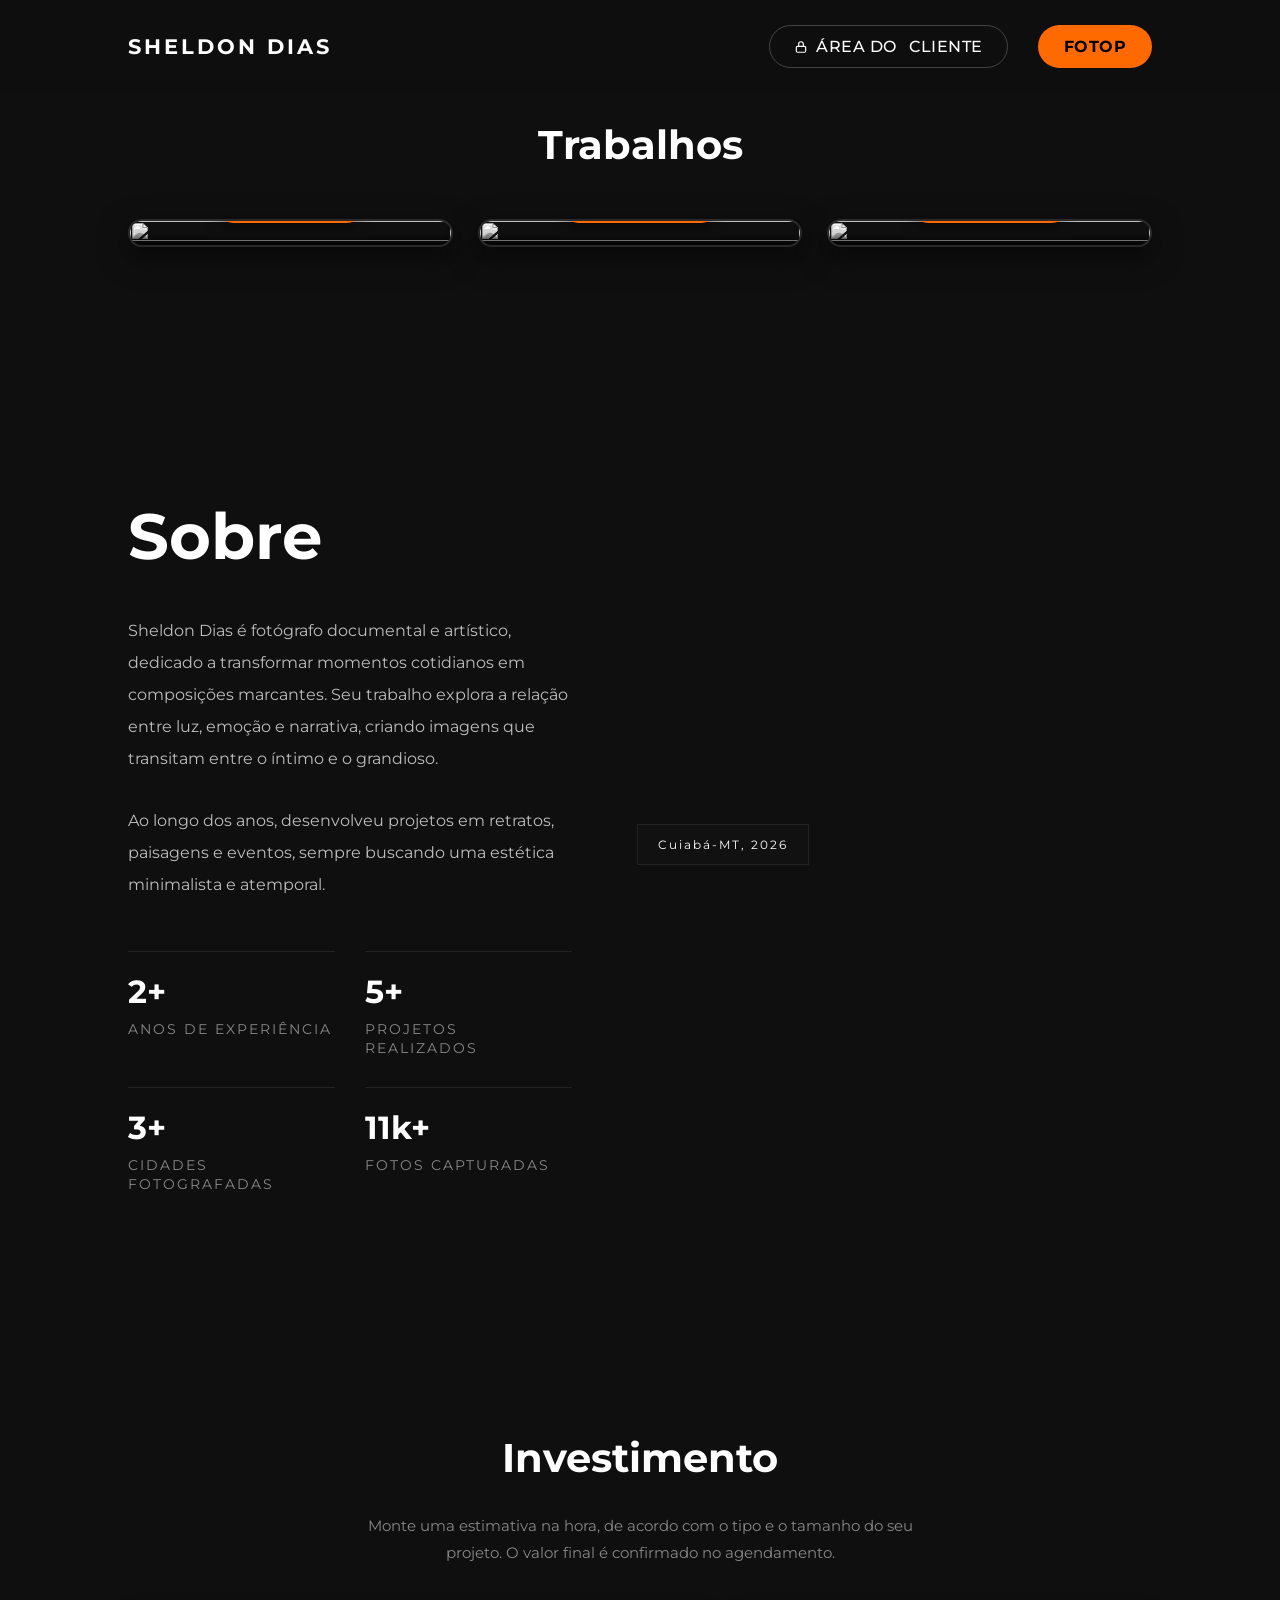
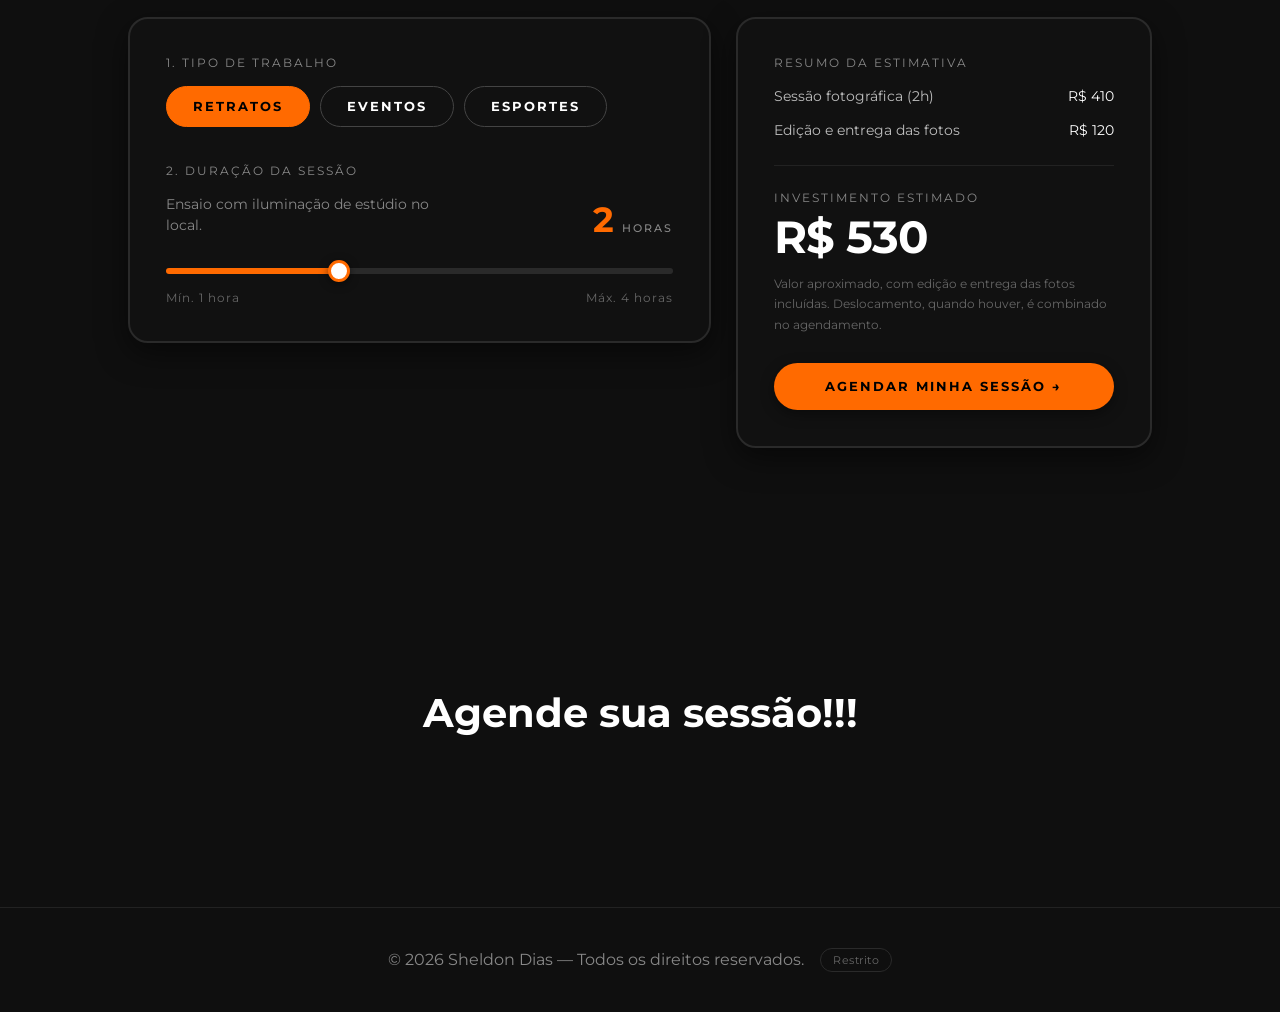
==== commit 43ffae4f: "Add files via upload" ====
--- a/index.html
+++ b/index.html
@@ -225,10 +225,46 @@
         }
 
         footer {
+            display: flex;
+            flex-wrap: wrap;
+            justify-content: center;
+            align-items: center;
+            gap: 12px 16px;
             text-align: center;
             padding: 40px;
             border-top: 1px solid #222;
             color: #888;
+        }
+
+        /* Botão pequeno e discreto para o painel */
+        .restrito {
+            position: relative;
+            display: inline-block;
+            padding: 4px 12px;
+            border: 1px solid #2a2a2a;
+            border-radius: 50px;
+            color: #666;
+            font-size: 0.68rem;
+            letter-spacing: 0.5px;
+            text-decoration: none;
+            transition: color 0.3s, border-color 0.3s;
+        }
+
+        /* Área de toque maior que o botão visível, para não ser difícil de acertar no celular */
+        .restrito::after {
+            content: "";
+            position: absolute;
+            inset: -10px -8px;
+        }
+
+        .restrito:hover {
+            color: #ff6a00;
+            border-color: #ff6a00;
+        }
+
+        .restrito:focus-visible {
+            outline: 3px solid #ff6a00;
+            outline-offset: 3px;
         }
 
 
@@ -1164,6 +1200,8 @@
     <footer>
 
         © 2026 Sheldon Dias — Todos os direitos reservados.
+
+        <a class="restrito" href="painel.html" rel="nofollow">Restrito</a>
 
     </footer>
 
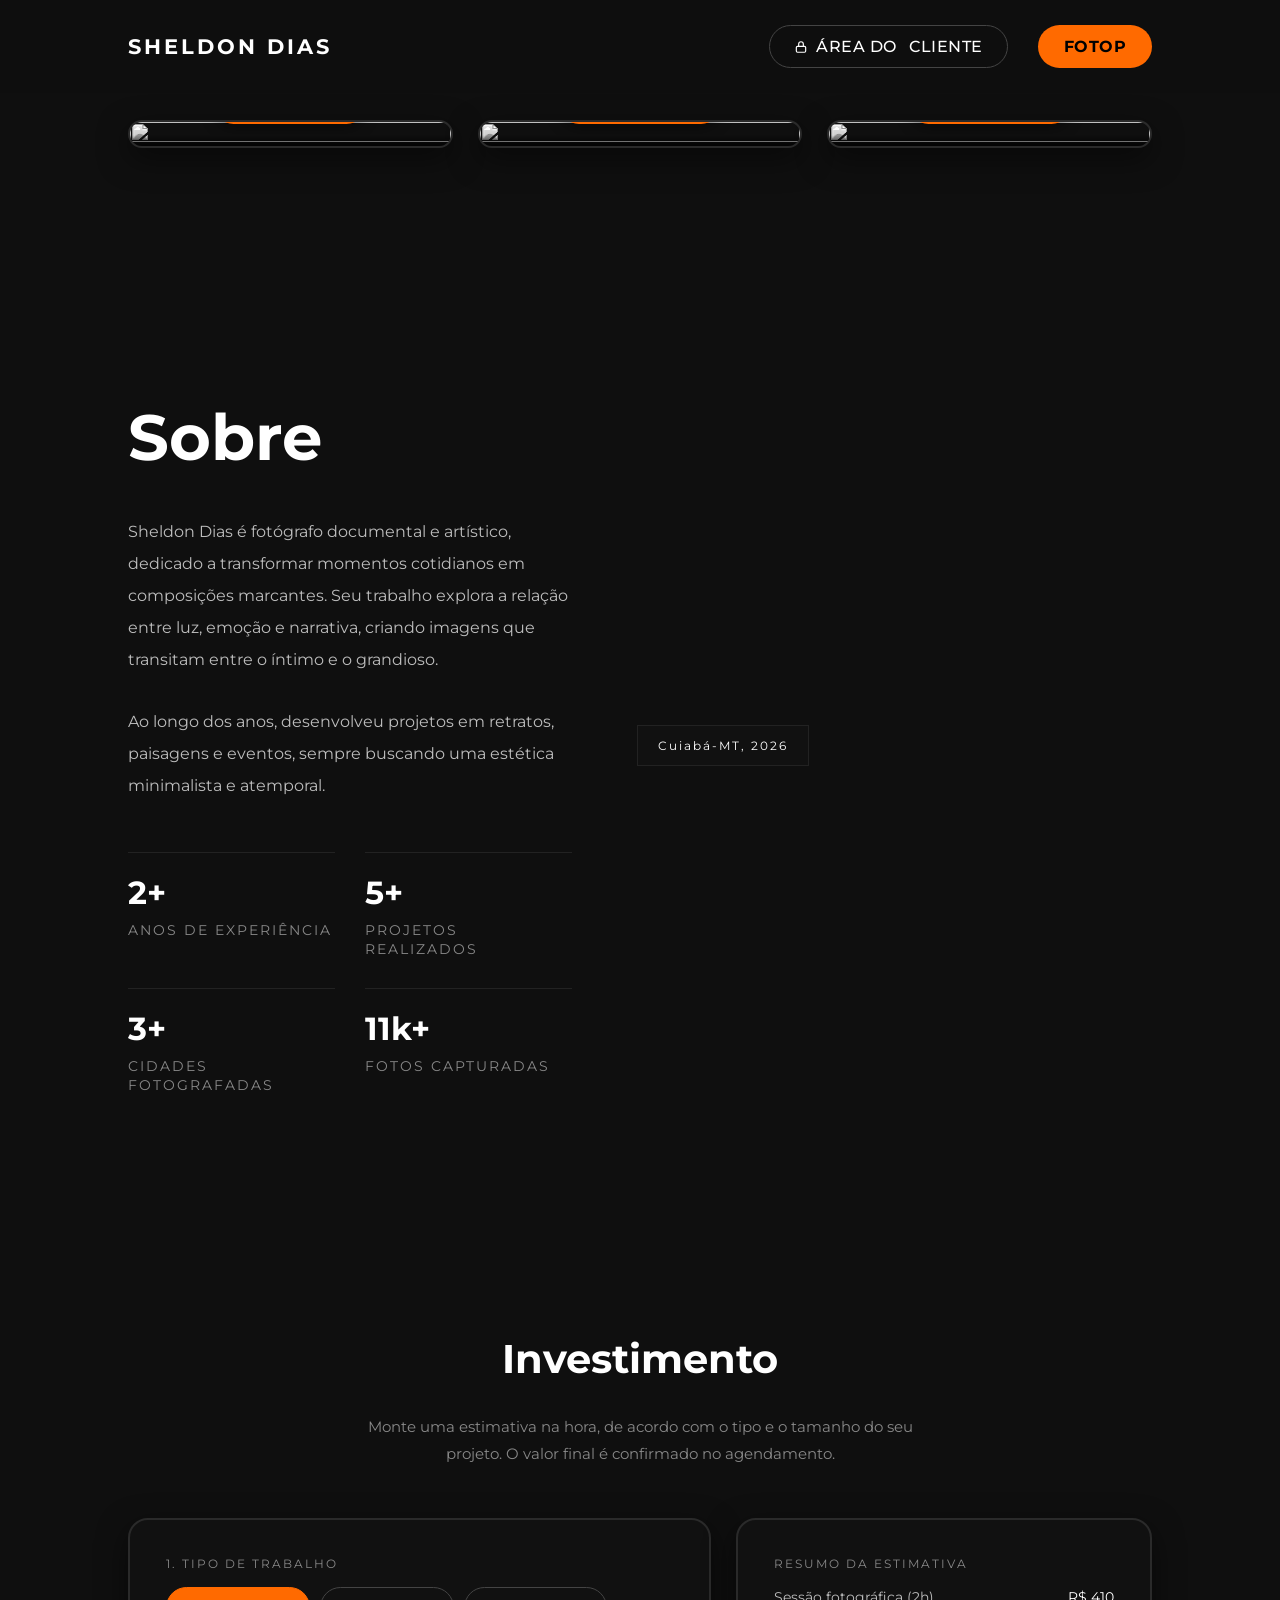
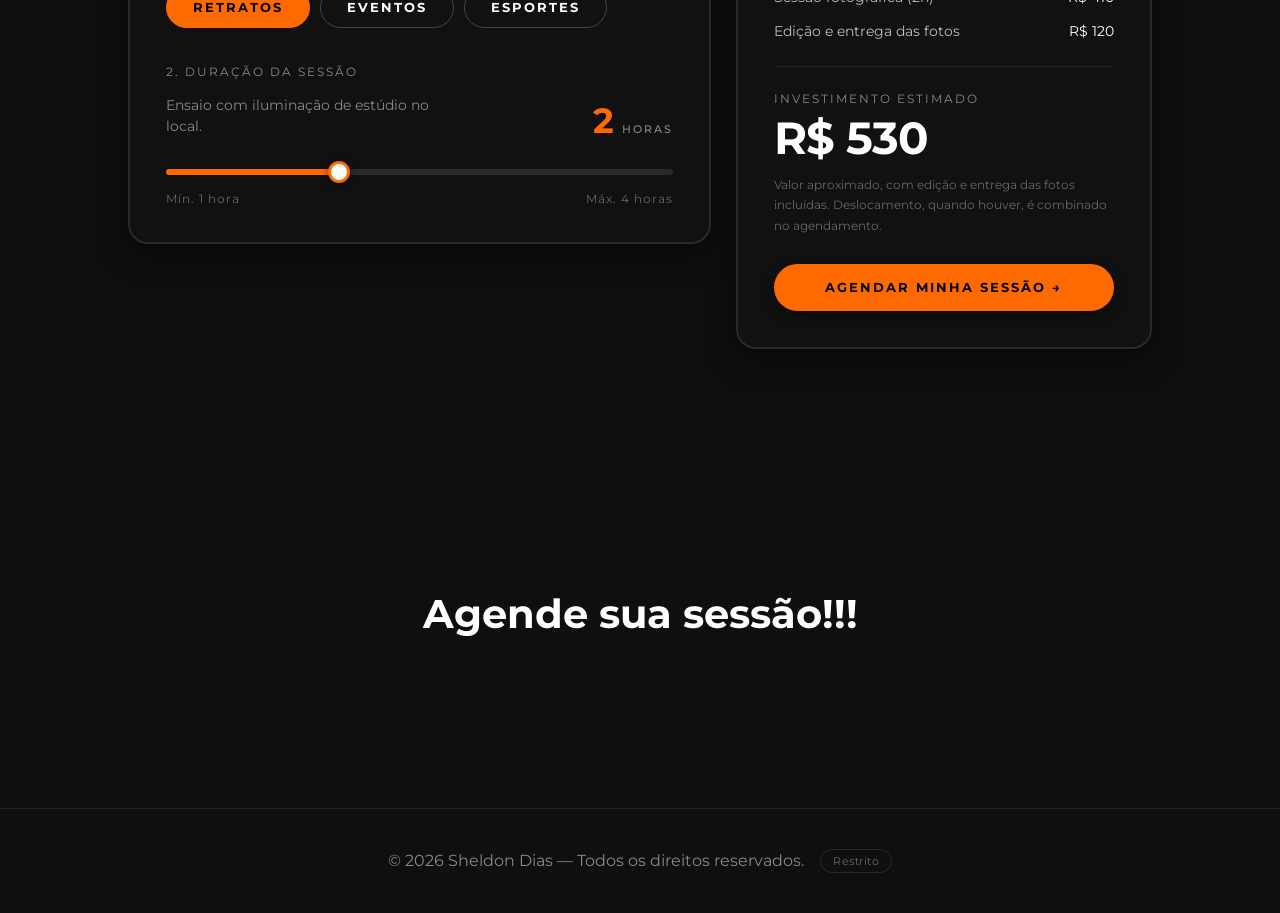
==== commit d180bb25: "Update index.html Removed the 'Trabalhos' heading from the portfolio section." ====
--- a/index.html
+++ b/index.html
@@ -1023,9 +1023,6 @@
     </nav>
 
     <section id="portfolio">
-
-        <h2>Trabalhos</h2>
-
         <div class="portfolio">
 
             <a class="album" href="eventos.html">
